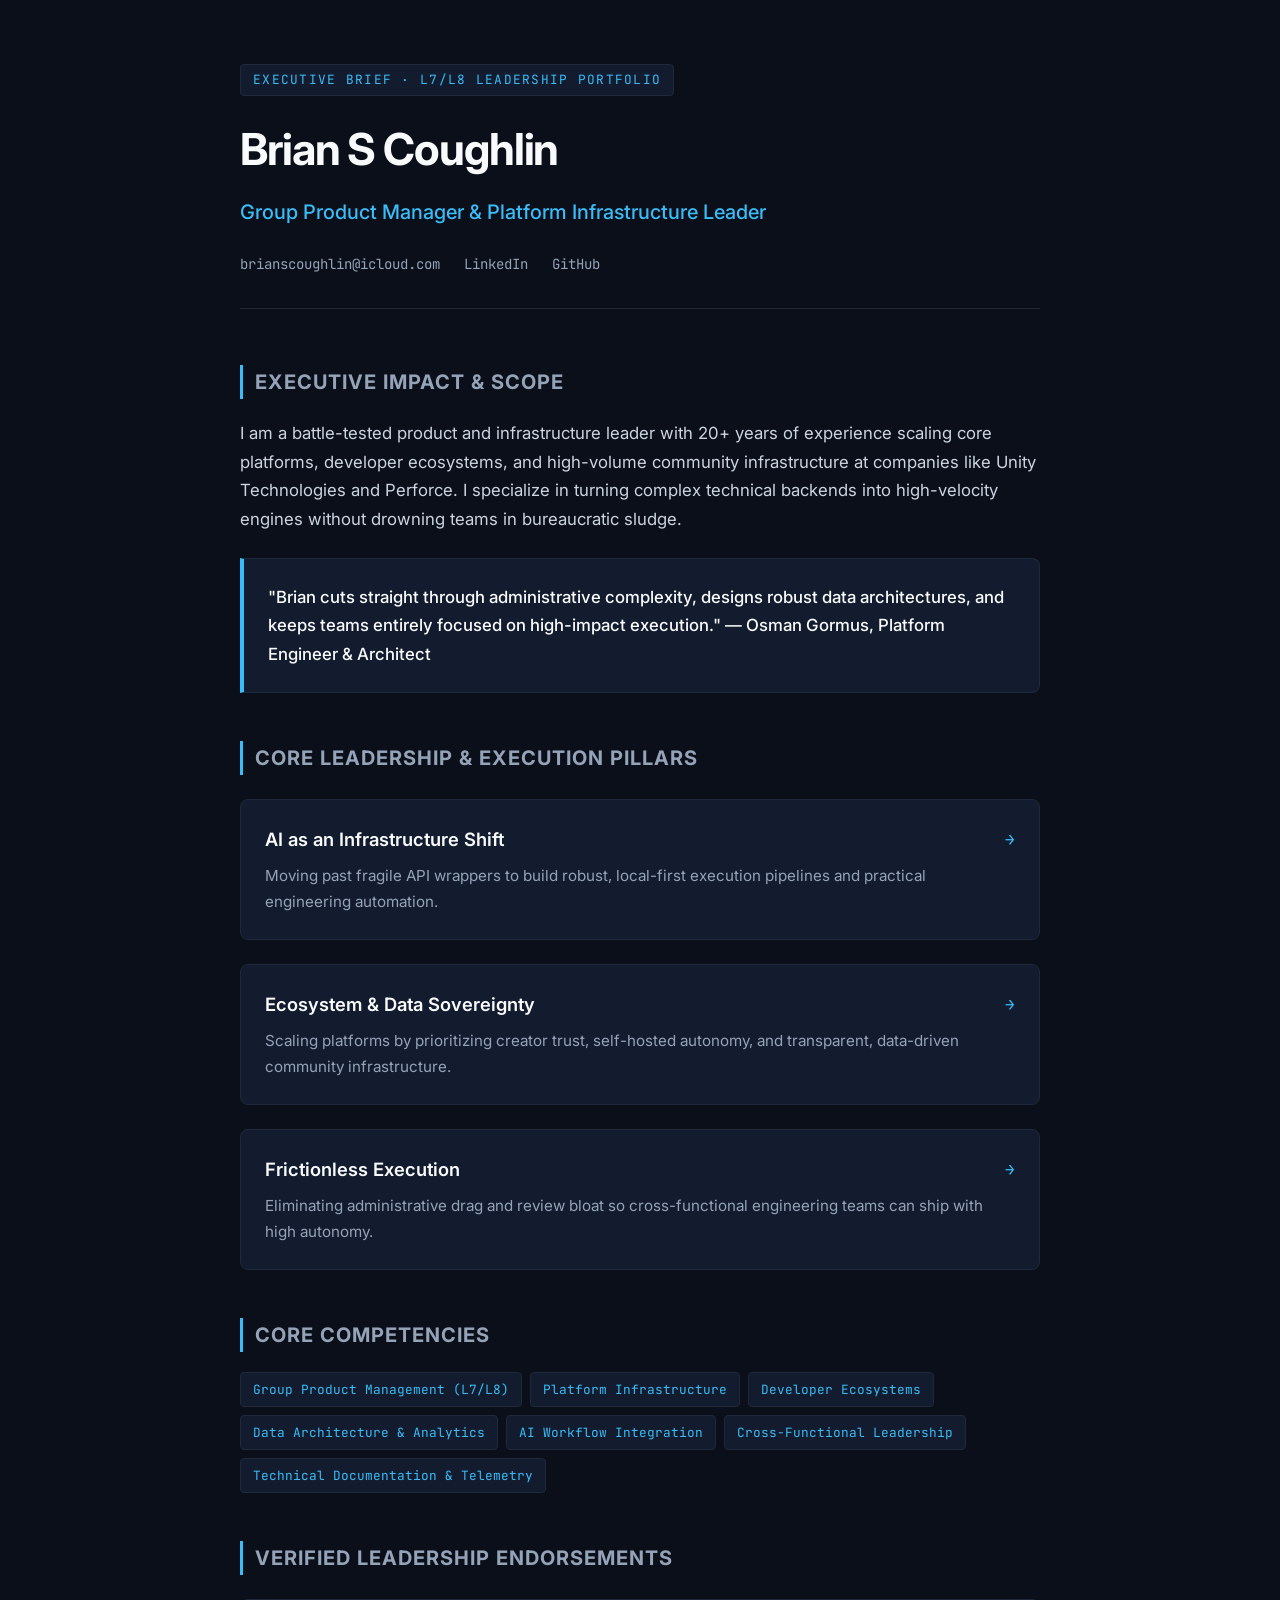
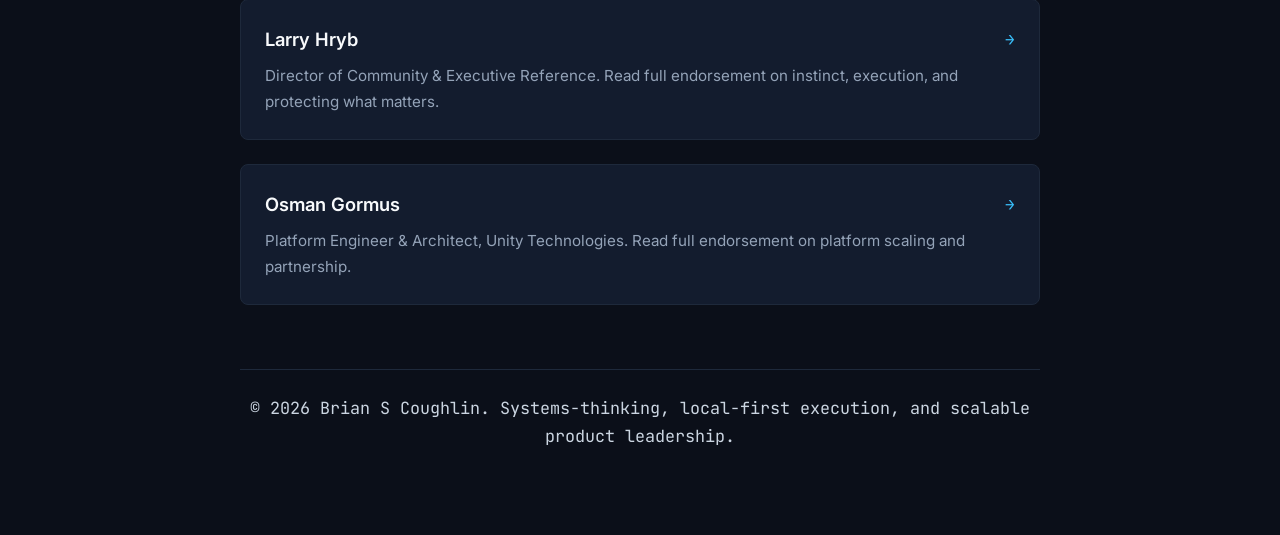
==== index.html @ 152003c0 "Initial commit: Executive portfolio and infrastructure brief" ====
<!DOCTYPE html>
<html lang="en">
<head>
    <meta charset="UTF-8">
    <meta name="viewport" content="width=device-width, initial-scale=1.0">
    <title>Brian S Coughlin | Executive Product & Infrastructure Leadership</title>
    <meta name="description" content="Group Product Manager & Principal Product Leader specializing in core platform infrastructure, developer ecosystems, and high-scale community systems.">
    <link rel="preconnect" href="https://fonts.googleapis.com">
    <link rel="preconnect" href="https://fonts.gstatic.com" crossorigin>
    <link href="https://fonts.googleapis.com/css2?family=Inter:wght@300;400;500;600;700&family=JetBrains+Mono:wght@400;500&display=swap" rel="stylesheet">
    <link rel="stylesheet" href="assets/css/main.css">
</head>
<body>

    <div class="container">
        <header>
            <div class="audience-tag">Executive Brief &middot; L7/L8 Leadership Portfolio</div>
            <h1>Brian S Coughlin</h1>
            <div class="tagline">Group Product Manager & Platform Infrastructure Leader</div>
            <div class="contact-links">
                <a href="mailto:brianscoughlin@icloud.com">brianscoughlin@icloud.com</a>
                <a href="https://www.linkedin.com/in/brianscoughlin/" target="_blank">LinkedIn</a>
                <a href="https://github.com/Briancoughlin" target="_blank">GitHub</a>
            </div>
        </header>

        <section>
            <h2>Executive Impact & Scope</h2>
            <p>I am a battle-tested product and infrastructure leader with 20+ years of experience scaling core platforms, developer ecosystems, and high-volume community infrastructure at companies like Unity Technologies and Perforce. I specialize in turning complex technical backends into high-velocity engines without drowning teams in bureaucratic sludge.</p>
            
            <div class="highlight-box">
                <p>"Brian cuts straight through administrative complexity, designs robust data architectures, and keeps teams entirely focused on high-impact execution." — Osman Gormus, Platform Engineer & Architect</p>
            </div>
        </section>

        <section>
            <h2>Core Leadership & Execution Pillars</h2>
            <div class="thesis-grid">
                <a href="artifacts/ai-infrastructure.html" class="card">
                    <h3>AI as an Infrastructure Shift <span class="arrow">&rarr;</span></h3>
                    <p>Moving past fragile API wrappers to build robust, local-first execution pipelines and practical engineering automation.</p>
                </a>
                
                <a href="artifacts/data-sovereignty.html" class="card">
                    <h3>Ecosystem & Data Sovereignty <span class="arrow">&rarr;</span></h3>
                    <p>Scaling platforms by prioritizing creator trust, self-hosted autonomy, and transparent, data-driven community infrastructure.</p>
                </a>
                
                <a href="artifacts/change-management.html" class="card">
                    <h3>Frictionless Execution <span class="arrow">&rarr;</span></h3>
                    <p>Eliminating administrative drag and review bloat so cross-functional engineering teams can ship with high autonomy.</p>
                </a>
            </div>
        </section>

        <section>
            <h2>Core Competencies</h2>
            <div class="skills-list">
                <span class="skill-tag">Group Product Management (L7/L8)</span>
                <span class="skill-tag">Platform Infrastructure</span>
                <span class="skill-tag">Developer Ecosystems</span>
                <span class="skill-tag">Data Architecture & Analytics</span>
                <span class="skill-tag">AI Workflow Integration</span>
                <span class="skill-tag">Cross-Functional Leadership</span>
                <span class="skill-tag">Technical Documentation & Telemetry</span>
            </div>
        </section>

        <section>
            <h2>Verified Leadership Endorsements</h2>
            <div class="thesis-grid">
                <a href="endorsements/larry-hryb.html" class="card">
                    <h3>Larry Hryb <span class="arrow">&rarr;</span></h3>
                    <p>Director of Community & Executive Reference. Read full endorsement on instinct, execution, and protecting what matters.</p>
                </a>
                
                <a href="endorsements/osman.html" class="card">
                    <h3>Osman Gormus <span class="arrow">&rarr;</span></h3>
                    <p>Platform Engineer & Architect, Unity Technologies. Read full endorsement on platform scaling and partnership.</p>
                </a>
            </div>
        </section>

        <footer>
            <div id="site-footer"></div>
        </footer>
    </div>

    <script src="assets/js/include.js"></script>
</body>
</html>
---- assets/css/main.css ----
:root {
    --bg-color: #0b0f19;
    --card-bg: #131c2e;
    --text-primary: #f8fafc;
    --text-secondary: #94a3b8;
    --accent: #38bdf8;
    --border: #1e293b;
    --font-sans: 'Inter', -apple-system, BlinkMacSystemFont, sans-serif;
    --font-mono: 'JetBrains Mono', monospace;
}

* {
    box-sizing: border-box;
    margin: 0;
    padding: 0;
}

body {
    background-color: var(--bg-color);
    color: var(--text-primary);
    font-family: var(--font-sans);
    line-height: 1.7;
    padding: 2rem 1rem;
}

.container {
    max-width: 800px;
    margin: 0 auto;
    padding: 2rem 0;
}

header {
    margin-bottom: 3.5rem;
    border-bottom: 1px solid var(--border);
    padding-bottom: 2rem;
}

.audience-tag {
    font-family: var(--font-mono);
    font-size: 0.8rem;
    text-transform: uppercase;
    letter-spacing: 0.1em;
    color: var(--accent);
    margin-bottom: 1rem;
    background-color: var(--card-bg);
    border: 1px solid var(--border);
    display: inline-block;
    padding: 0.25rem 0.75rem;
    border-radius: 4px;
}

h1 {
    font-size: 2.75rem;
    font-weight: 700;
    letter-spacing: -0.025em;
    margin-bottom: 0.5rem;
}

.tagline {
    font-size: 1.25rem;
    color: var(--accent);
    font-weight: 500;
    margin-bottom: 1.5rem;
}

.contact-links {
    display: flex;
    gap: 1.5rem;
    font-family: var(--font-mono);
    font-size: 0.875rem;
}

.contact-links a {
    color: var(--text-secondary);
    text-decoration: none;
    transition: color 0.2s ease;
}

.contact-links a:hover {
    color: var(--accent);
}

section {
    margin-bottom: 3rem;
}

h2 {
    font-size: 1.25rem;
    text-transform: uppercase;
    letter-spacing: 0.05em;
    color: var(--text-secondary);
    margin-bottom: 1.25rem;
    border-left: 3px solid var(--accent);
    padding-left: 0.75rem;
}

p {
    color: #cbd5e1;
    margin-bottom: 1.25rem;
    font-size: 1.05rem;
}

ul {
    margin: 1rem 0 1.5rem 1.5rem;
    color: #cbd5e1;
}

li {
    margin-bottom: 0.5rem;
}

.highlight-box {
    background-color: var(--card-bg);
    border: 1px solid var(--border);
    border-left: 4px solid var(--accent);
    border-radius: 0 8px 8px 0;
    padding: 1.5rem;
    margin: 1.5rem 0;
}

.highlight-box p {
    color: var(--text-primary);
    margin-bottom: 0;
    font-weight: 500;
}

.thesis-grid {
    display: grid;
    gap: 1.5rem;
    margin-top: 1.5rem;
}

.card {
    background-color: var(--card-bg);
    border: 1px solid var(--border);
    border-radius: 8px;
    padding: 1.5rem;
    transition: all 0.2s ease;
    text-decoration: none;
    display: block;
}

.card:hover {
    border-color: var(--accent);
    transform: translateY(-2px);
}

.card h3 {
    font-size: 1.15rem;
    font-weight: 600;
    margin-bottom: 0.5rem;
    color: var(--text-primary);
    display: flex;
    justify-content: space-between;
    align-items: center;
}

.card h3 span.arrow {
    color: var(--accent);
    font-family: var(--font-mono);
    font-size: 1rem;
}

.card p {
    font-size: 0.95rem;
    margin-bottom: 0;
    color: var(--text-secondary);
}

.skills-list {
    display: flex;
    flex-wrap: wrap;
    gap: 0.5rem;
    margin-top: 1.0rem;
}

.skill-tag {
    background-color: var(--card-bg);
    border: 1px solid var(--border);
    color: var(--accent);
    font-family: var(--font-mono);
    font-size: 0.8rem;
    padding: 0.35rem 0.75rem;
    border-radius: 4px;
}

.back-link {
    font-family: var(--font-mono);
    font-size: 0.875rem;
    color: var(--accent);
    text-decoration: none;
    display: inline-block;
    margin-bottom: 2rem;
}

.back-link:hover {
    text-decoration: underline;
}

.quote-box {
    background-color: var(--card-bg);
    border: 1px solid var(--border);
    border-left: 4px solid var(--accent);
    border-radius: 0 8px 8px 0;
    padding: 2rem;
    margin: 2rem 0;
}

.quote-box p {
    color: var(--text-primary);
    font-size: 1.05rem;
    margin-bottom: 1.25rem;
    line-height: 1.7;
}

.quote-box p:last-child {
    margin-bottom: 0;
}

.linkedin-link {
    display: inline-block;
    margin-top: 1.5rem;
    font-family: var(--font-mono);
    font-size: 0.875rem;
    color: var(--accent);
    text-decoration: none;
}

.linkedin-link:hover {
    text-decoration: underline;
}

footer {
    margin-top: 4rem;
    border-top: 1px solid var(--border);
    padding-top: 1.5rem;
    text-align: center;
    font-size: 0.875rem;
    color: var(--text-secondary);
    font-family: var(--font-mono);
}

@media (max-width: 640px) {
    h1 { font-size: 2.2rem; }
    .contact-links { flex-direction: column; gap: 0.5rem; }
}
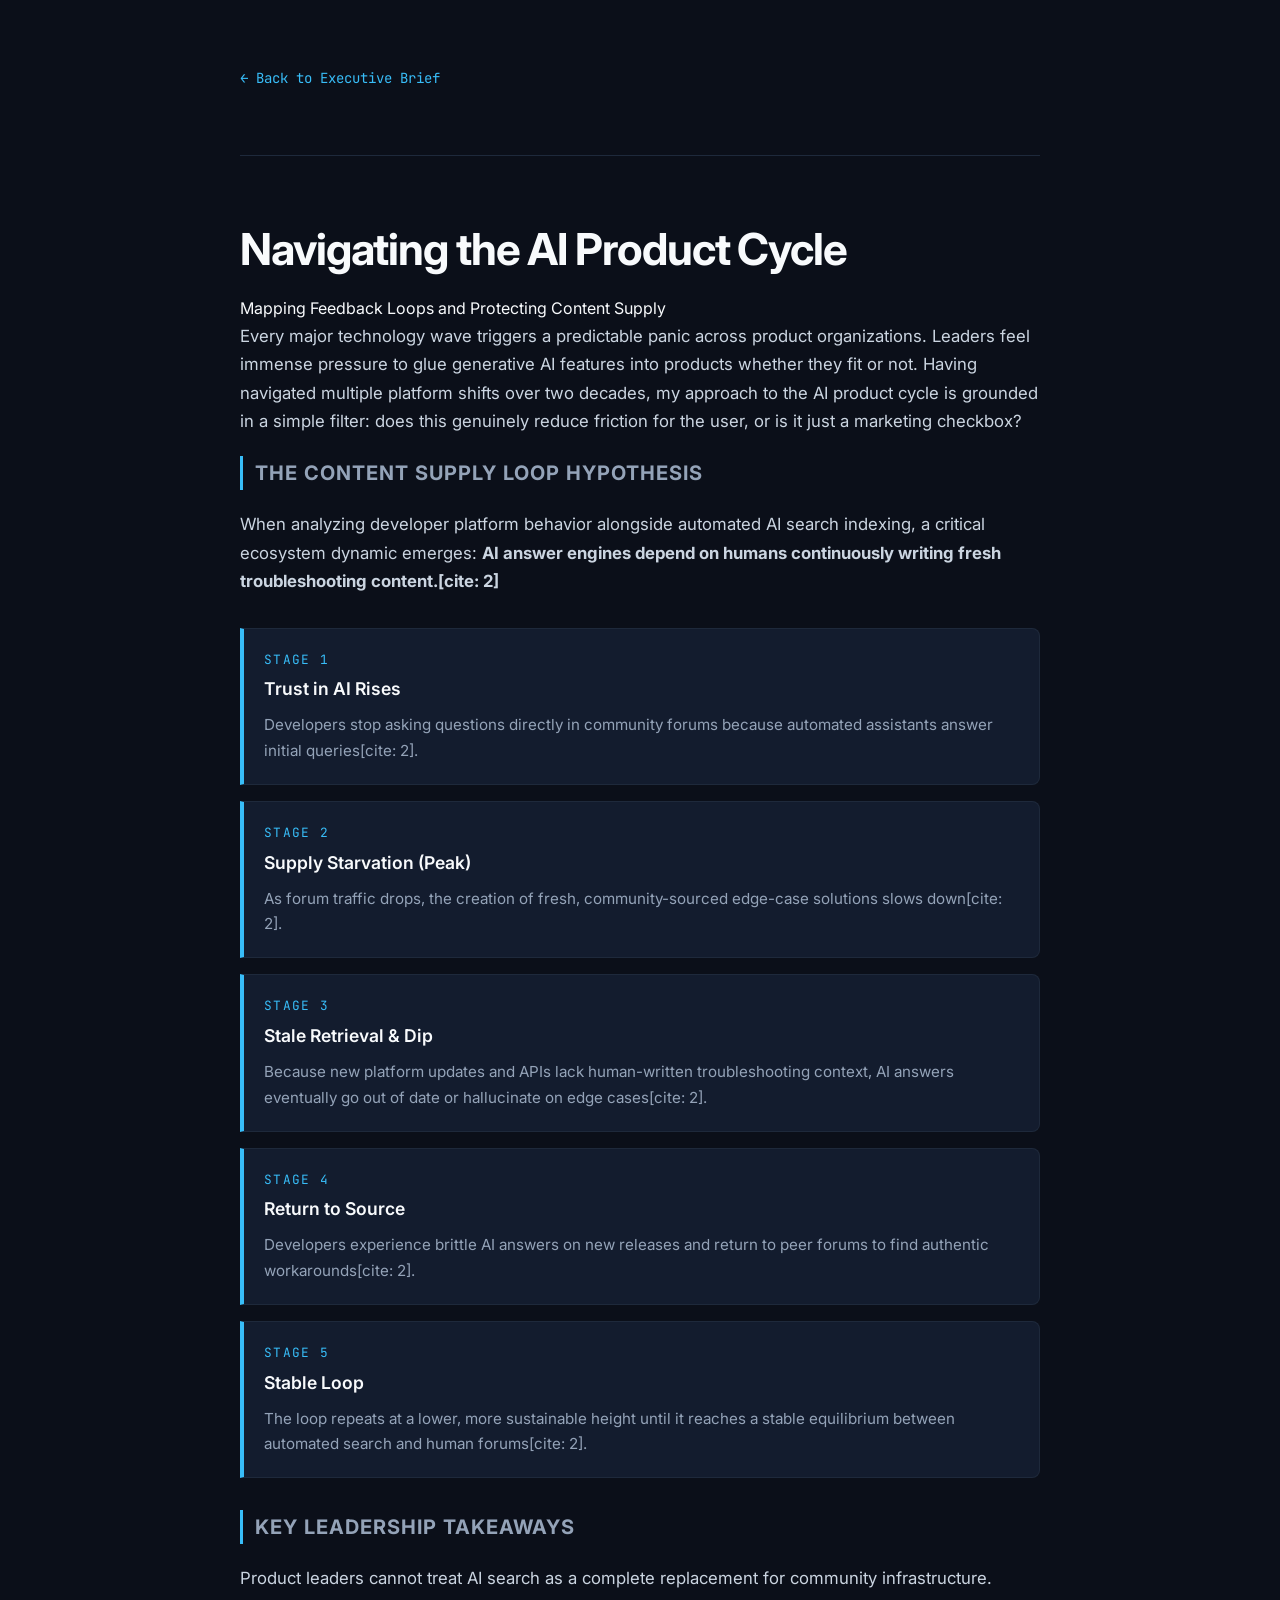
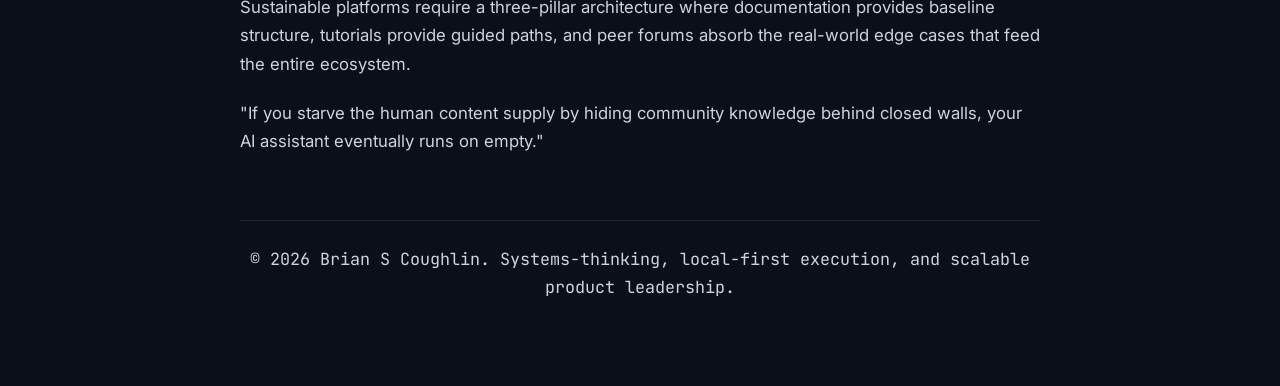
==== commit 64c35528: "Update portfolio with full executive artifacts, charts, and metrics frameworks" ====
--- a/index.html
+++ b/index.html
@@ -3,89 +3,97 @@
 <head>
     <meta charset="UTF-8">
     <meta name="viewport" content="width=device-width, initial-scale=1.0">
-    <title>Brian S Coughlin | Executive Product & Infrastructure Leadership</title>
-    <meta name="description" content="Group Product Manager & Principal Product Leader specializing in core platform infrastructure, developer ecosystems, and high-scale community systems.">
+    <title>Navigating the AI Product Cycle | Brian S Coughlin</title>
     <link rel="preconnect" href="https://fonts.googleapis.com">
     <link rel="preconnect" href="https://fonts.gstatic.com" crossorigin>
     <link href="https://fonts.googleapis.com/css2?family=Inter:wght@300;400;500;600;700&family=JetBrains+Mono:wght@400;500&display=swap" rel="stylesheet">
-    <link rel="stylesheet" href="assets/css/main.css">
+    <link rel="stylesheet" href="../assets/css/main.css">
+    <style>
+        .cycle-diagram {
+            display: grid;
+            gap: 1rem;
+            margin: 2rem 0;
+        }
+        .cycle-step {
+            background-color: var(--card-bg);
+            border: 1px solid var(--border);
+            border-left: 4px solid var(--accent);
+            border-radius: 0 8px 8px 0;
+            padding: 1.25rem;
+        }
+        .cycle-step-number {
+            font-family: var(--font-mono);
+            font-size: 0.8rem;
+            text-transform: uppercase;
+            letter-spacing: 0.1em;
+            color: var(--accent);
+            margin-bottom: 0.25rem;
+        }
+        .cycle-step h3 {
+            font-size: 1.1rem;
+            font-weight: 600;
+            color: var(--text-primary);
+            margin-bottom: 0.5rem;
+        }
+        .cycle-step p {
+            font-size: 0.95rem;
+            color: var(--text-secondary);
+            margin-bottom: 0;
+        }
+    </style>
 </head>
 <body>
-
     <div class="container">
         <header>
-            <div class="audience-tag">Executive Brief &middot; L7/L8 Leadership Portfolio</div>
-            <h1>Brian S Coughlin</h1>
-            <div class="tagline">Group Product Manager & Platform Infrastructure Leader</div>
-            <div class="contact-links">
-                <a href="mailto:brianscoughlin@icloud.com">brianscoughlin@icloud.com</a>
-                <a href="https://www.linkedin.com/in/brianscoughlin/" target="_blank">LinkedIn</a>
-                <a href="https://github.com/Briancoughlin" target="_blank">GitHub</a>
+            <a href="../index.html" class="back-link">&larr; Back to Executive Brief</a>
+        </header>
+        
+        <h1>Navigating the AI Product Cycle</h1>
+        <div class="subtitle">Mapping Feedback Loops and Protecting Content Supply</div>
+
+        <p>Every major technology wave triggers a predictable panic across product organizations. Leaders feel immense pressure to glue generative AI features into products whether they fit or not. Having navigated multiple platform shifts over two decades, my approach to the AI product cycle is grounded in a simple filter: does this genuinely reduce friction for the user, or is it just a marketing checkbox?</p>
+
+        <h2>The Content Supply Loop Hypothesis</h2>
+        <p>When analyzing developer platform behavior alongside automated AI search indexing, a critical ecosystem dynamic emerges: <strong>AI answer engines depend on humans continuously writing fresh troubleshooting content.[cite: 2]</strong></p>
+
+        <div class="cycle-diagram">
+            <div class="cycle-step">
+                <div class="cycle-step-number">Stage 1</div>
+                <h3>Trust in AI Rises</h3>
+                <p>Developers stop asking questions directly in community forums because automated assistants answer initial queries[cite: 2].</p>
             </div>
-        </header>
+            <div class="cycle-step">
+                <div class="cycle-step-number">Stage 2</div>
+                <h3>Supply Starvation (Peak)</h3>
+                <p>As forum traffic drops, the creation of fresh, community-sourced edge-case solutions slows down[cite: 2].</p>
+            </div>
+            <div class="cycle-step">
+                <div class="cycle-step-number">Stage 3</div>
+                <h3>Stale Retrieval & Dip</h3>
+                <p>Because new platform updates and APIs lack human-written troubleshooting context, AI answers eventually go out of date or hallucinate on edge cases[cite: 2].</p>
+            </div>
+            <div class="cycle-step">
+                <div class="cycle-step-number">Stage 4</div>
+                <h3>Return to Source</h3>
+                <p>Developers experience brittle AI answers on new releases and return to peer forums to find authentic workarounds[cite: 2].</p>
+            </div>
+            <div class="cycle-step">
+                <div class="cycle-step-number">Stage 5</div>
+                <h3>Stable Loop</h3>
+                <p>The loop repeats at a lower, more sustainable height until it reaches a stable equilibrium between automated search and human forums[cite: 2].</p>
+            </div>
+        </div>
 
-        <section>
-            <h2>Executive Impact & Scope</h2>
-            <p>I am a battle-tested product and infrastructure leader with 20+ years of experience scaling core platforms, developer ecosystems, and high-volume community infrastructure at companies like Unity Technologies and Perforce. I specialize in turning complex technical backends into high-velocity engines without drowning teams in bureaucratic sludge.</p>
-            
-            <div class="highlight-box">
-                <p>"Brian cuts straight through administrative complexity, designs robust data architectures, and keeps teams entirely focused on high-impact execution." — Osman Gormus, Platform Engineer & Architect</p>
-            </div>
-        </section>
+        <h2>Key Leadership Takeaways</h2>
+        <p>Product leaders cannot treat AI search as a complete replacement for community infrastructure. Sustainable platforms require a three-pillar architecture where documentation provides baseline structure, tutorials provide guided paths, and peer forums absorb the real-world edge cases that feed the entire ecosystem.</p>
 
-        <section>
-            <h2>Core Leadership & Execution Pillars</h2>
-            <div class="thesis-grid">
-                <a href="artifacts/ai-infrastructure.html" class="card">
-                    <h3>AI as an Infrastructure Shift <span class="arrow">&rarr;</span></h3>
-                    <p>Moving past fragile API wrappers to build robust, local-first execution pipelines and practical engineering automation.</p>
-                </a>
-                
-                <a href="artifacts/data-sovereignty.html" class="card">
-                    <h3>Ecosystem & Data Sovereignty <span class="arrow">&rarr;</span></h3>
-                    <p>Scaling platforms by prioritizing creator trust, self-hosted autonomy, and transparent, data-driven community infrastructure.</p>
-                </a>
-                
-                <a href="artifacts/change-management.html" class="card">
-                    <h3>Frictionless Execution <span class="arrow">&rarr;</span></h3>
-                    <p>Eliminating administrative drag and review bloat so cross-functional engineering teams can ship with high autonomy.</p>
-                </a>
-            </div>
-        </section>
-
-        <section>
-            <h2>Core Competencies</h2>
-            <div class="skills-list">
-                <span class="skill-tag">Group Product Management (L7/L8)</span>
-                <span class="skill-tag">Platform Infrastructure</span>
-                <span class="skill-tag">Developer Ecosystems</span>
-                <span class="skill-tag">Data Architecture & Analytics</span>
-                <span class="skill-tag">AI Workflow Integration</span>
-                <span class="skill-tag">Cross-Functional Leadership</span>
-                <span class="skill-tag">Technical Documentation & Telemetry</span>
-            </div>
-        </section>
-
-        <section>
-            <h2>Verified Leadership Endorsements</h2>
-            <div class="thesis-grid">
-                <a href="endorsements/larry-hryb.html" class="card">
-                    <h3>Larry Hryb <span class="arrow">&rarr;</span></h3>
-                    <p>Director of Community & Executive Reference. Read full endorsement on instinct, execution, and protecting what matters.</p>
-                </a>
-                
-                <a href="endorsements/osman.html" class="card">
-                    <h3>Osman Gormus <span class="arrow">&rarr;</span></h3>
-                    <p>Platform Engineer & Architect, Unity Technologies. Read full endorsement on platform scaling and partnership.</p>
-                </a>
-            </div>
-        </section>
+        <div class="callout">
+            <p>"If you starve the human content supply by hiding community knowledge behind closed walls, your AI assistant eventually runs on empty."</p>
+        </div>
 
         <footer>
-            <div id="site-footer"></div>
+            <p>&copy; 2026 Brian S Coughlin. Systems-thinking, local-first execution, and scalable product leadership.</p>
         </footer>
     </div>
-
-    <script src="assets/js/include.js"></script>
 </body>
 </html>
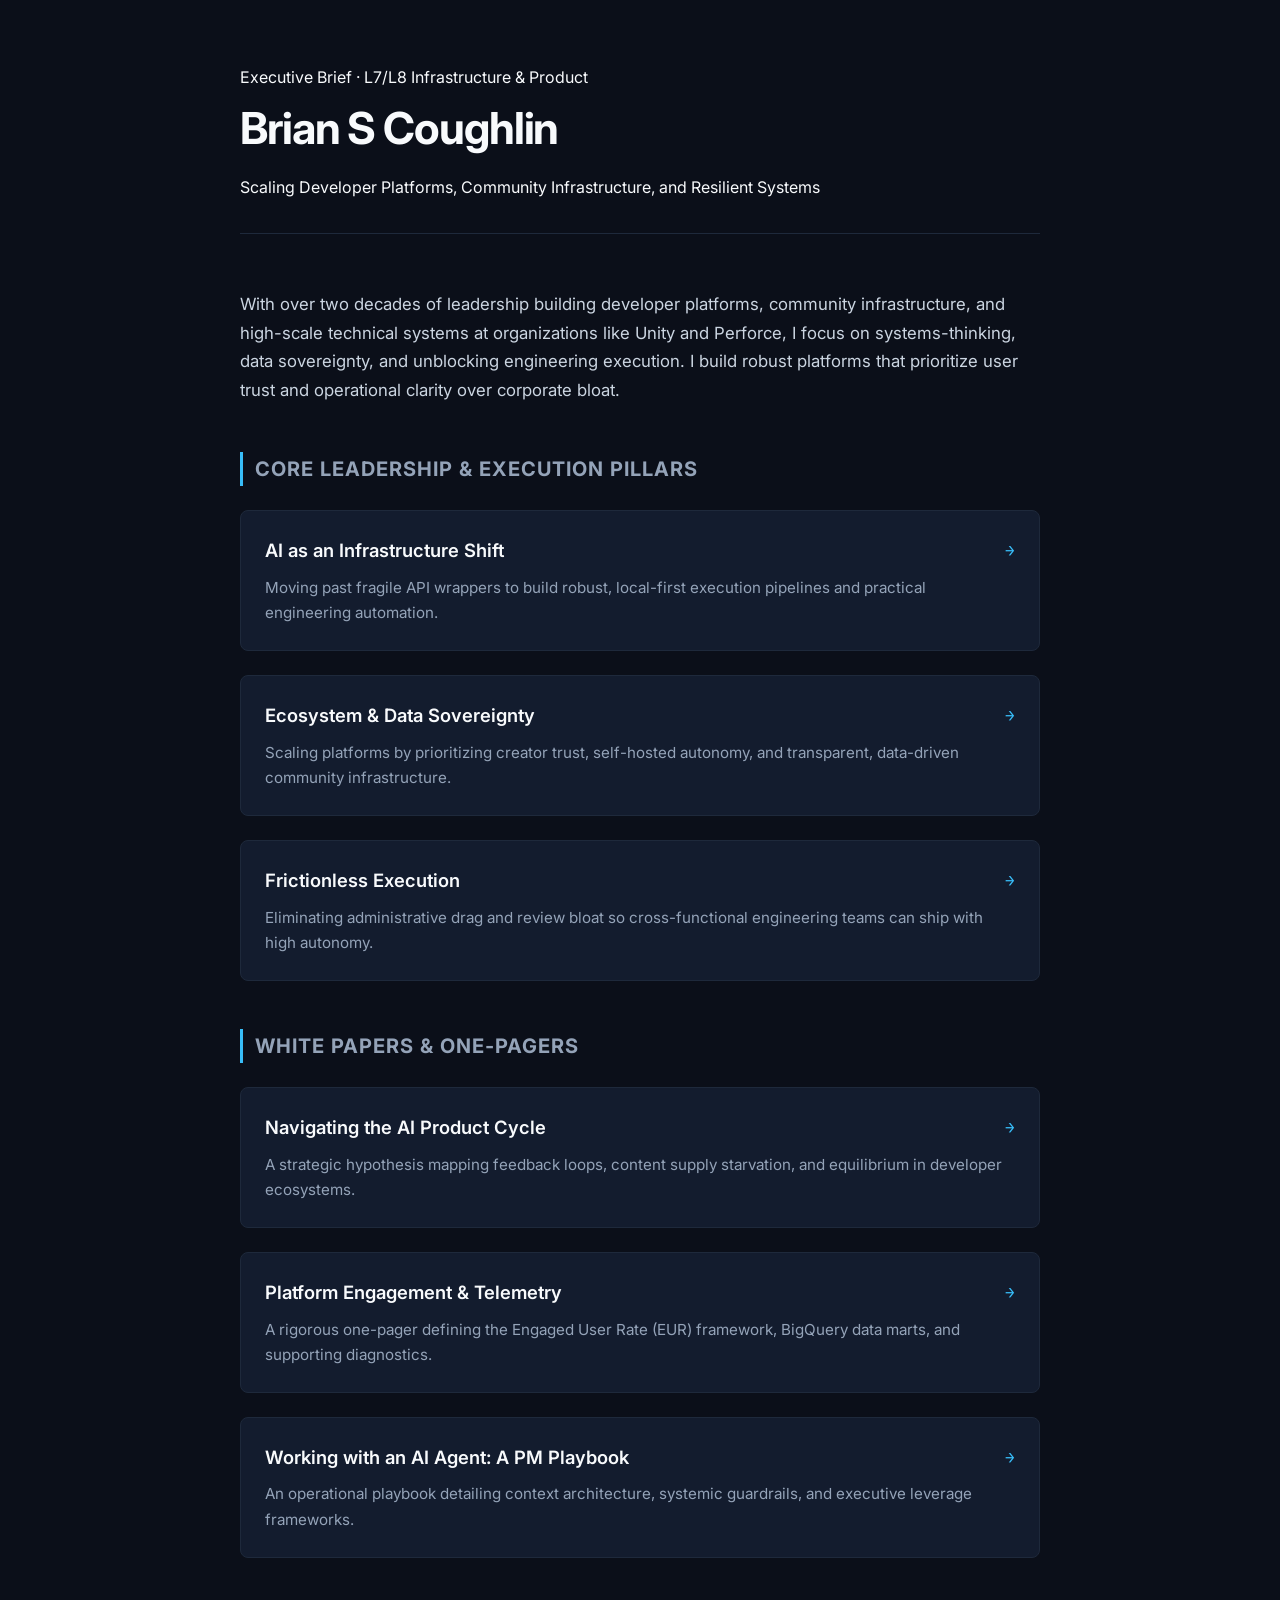
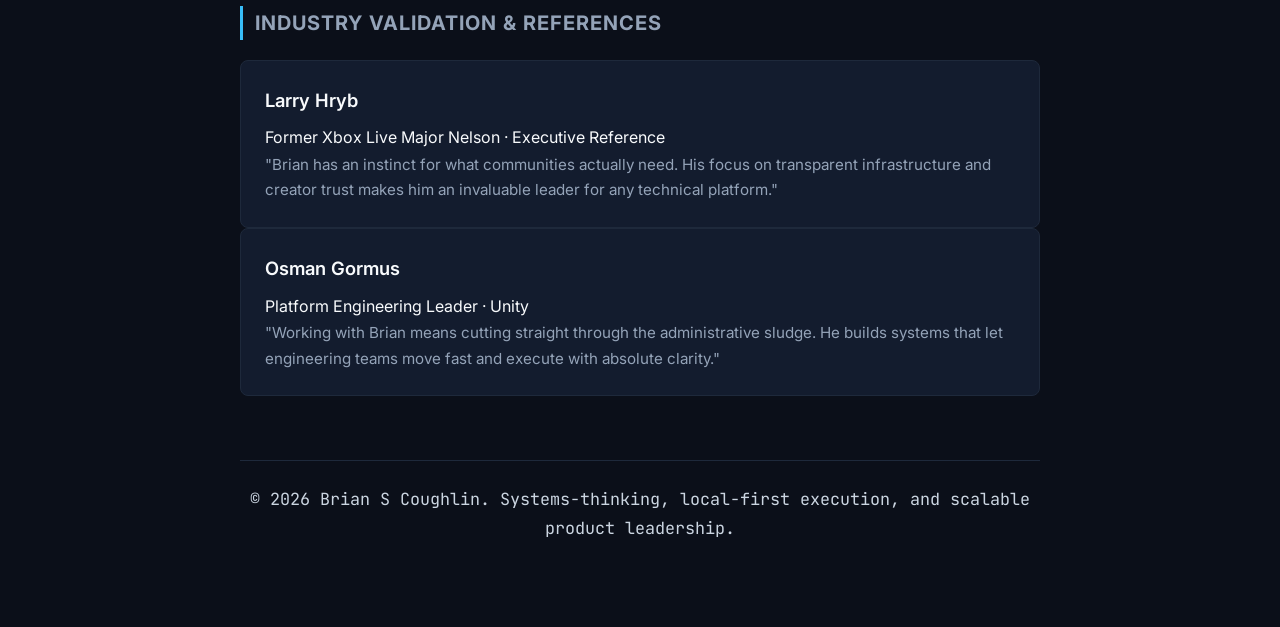
==== commit 108dfe48: "Organize index into Core Pillars and White Papers sections" ====
--- a/index.html
+++ b/index.html
@@ -3,93 +3,80 @@
 <head>
     <meta charset="UTF-8">
     <meta name="viewport" content="width=device-width, initial-scale=1.0">
-    <title>Navigating the AI Product Cycle | Brian S Coughlin</title>
+    <title>Brian S Coughlin | Executive Brief & Portfolio</title>
     <link rel="preconnect" href="https://fonts.googleapis.com">
     <link rel="preconnect" href="https://fonts.gstatic.com" crossorigin>
     <link href="https://fonts.googleapis.com/css2?family=Inter:wght@300;400;500;600;700&family=JetBrains+Mono:wght@400;500&display=swap" rel="stylesheet">
-    <link rel="stylesheet" href="../assets/css/main.css">
-    <style>
-        .cycle-diagram {
-            display: grid;
-            gap: 1rem;
-            margin: 2rem 0;
-        }
-        .cycle-step {
-            background-color: var(--card-bg);
-            border: 1px solid var(--border);
-            border-left: 4px solid var(--accent);
-            border-radius: 0 8px 8px 0;
-            padding: 1.25rem;
-        }
-        .cycle-step-number {
-            font-family: var(--font-mono);
-            font-size: 0.8rem;
-            text-transform: uppercase;
-            letter-spacing: 0.1em;
-            color: var(--accent);
-            margin-bottom: 0.25rem;
-        }
-        .cycle-step h3 {
-            font-size: 1.1rem;
-            font-weight: 600;
-            color: var(--text-primary);
-            margin-bottom: 0.5rem;
-        }
-        .cycle-step p {
-            font-size: 0.95rem;
-            color: var(--text-secondary);
-            margin-bottom: 0;
-        }
-    </style>
+    <link rel="stylesheet" href="assets/css/main.css">
 </head>
 <body>
     <div class="container">
         <header>
-            <a href="../index.html" class="back-link">&larr; Back to Executive Brief</a>
+            <div class="header-tag">Executive Brief &middot; L7/L8 Infrastructure & Product</div>
+            <h1>Brian S Coughlin</h1>
+            <div class="subtitle">Scaling Developer Platforms, Community Infrastructure, and Resilient Systems</div>
         </header>
-        
-        <h1>Navigating the AI Product Cycle</h1>
-        <div class="subtitle">Mapping Feedback Loops and Protecting Content Supply</div>
 
-        <p>Every major technology wave triggers a predictable panic across product organizations. Leaders feel immense pressure to glue generative AI features into products whether they fit or not. Having navigated multiple platform shifts over two decades, my approach to the AI product cycle is grounded in a simple filter: does this genuinely reduce friction for the user, or is it just a marketing checkbox?</p>
+        <section class="bio">
+            <p>With over two decades of leadership building developer platforms, community infrastructure, and high-scale technical systems at organizations like Unity and Perforce, I focus on systems-thinking, data sovereignty, and unblocking engineering execution. I build robust platforms that prioritize user trust and operational clarity over corporate bloat.</p>
+        </section>
 
-        <h2>The Content Supply Loop Hypothesis</h2>
-        <p>When analyzing developer platform behavior alongside automated AI search indexing, a critical ecosystem dynamic emerges: <strong>AI answer engines depend on humans continuously writing fresh troubleshooting content.[cite: 2]</strong></p>
+        <section>
+            <h2>Core Leadership & Execution Pillars</h2>
+            <div class="thesis-grid">
+                <a href="artifacts/ai-infrastructure.html" class="card">
+                    <h3>AI as an Infrastructure Shift <span class="arrow">&rarr;</span></h3>
+                    <p>Moving past fragile API wrappers to build robust, local-first execution pipelines and practical engineering automation.</p>
+                </a>
 
-        <div class="cycle-diagram">
-            <div class="cycle-step">
-                <div class="cycle-step-number">Stage 1</div>
-                <h3>Trust in AI Rises</h3>
-                <p>Developers stop asking questions directly in community forums because automated assistants answer initial queries[cite: 2].</p>
+                <a href="artifacts/data-sovereignty.html" class="card">
+                    <h3>Ecosystem & Data Sovereignty <span class="arrow">&rarr;</span></h3>
+                    <p>Scaling platforms by prioritizing creator trust, self-hosted autonomy, and transparent, data-driven community infrastructure.</p>
+                </a>
+                
+                <a href="artifacts/change-management.html" class="card">
+                    <h3>Frictionless Execution <span class="arrow">&rarr;</span></h3>
+                    <p>Eliminating administrative drag and review bloat so cross-functional engineering teams can ship with high autonomy.</p>
+                </a>
             </div>
-            <div class="cycle-step">
-                <div class="cycle-step-number">Stage 2</div>
-                <h3>Supply Starvation (Peak)</h3>
-                <p>As forum traffic drops, the creation of fresh, community-sourced edge-case solutions slows down[cite: 2].</p>
+        </section>
+
+        <section>
+            <h2>White Papers & One-Pagers</h2>
+            <div class="thesis-grid">
+                <a href="artifacts/ai-product-cycle.html" class="card">
+                    <h3>Navigating the AI Product Cycle <span class="arrow">&rarr;</span></h3>
+                    <p>A strategic hypothesis mapping feedback loops, content supply starvation, and equilibrium in developer ecosystems.</p>
+                </a>
+
+                <a href="artifacts/engagement-metrics.html" class="card">
+                    <h3>Platform Engagement & Telemetry <span class="arrow">&rarr;</span></h3>
+                    <p>A rigorous one-pager defining the Engaged User Rate (EUR) framework, BigQuery data marts, and supporting diagnostics.</p>
+                </a>
+
+                <a href="artifacts/ai-pm-playbook.html" class="card">
+                    <h3>Working with an AI Agent: A PM Playbook <span class="arrow">&rarr;</span></h3>
+                    <p>An operational playbook detailing context architecture, systemic guardrails, and executive leverage frameworks.</p>
+                </a>
             </div>
-            <div class="cycle-step">
-                <div class="cycle-step-number">Stage 3</div>
-                <h3>Stale Retrieval & Dip</h3>
-                <p>Because new platform updates and APIs lack human-written troubleshooting context, AI answers eventually go out of date or hallucinate on edge cases[cite: 2].</p>
+        </section>
+
+        <section>
+            <h2>Industry Validation & References</h2>
+            <div class="endorsements-grid">
+                <div class="card endorsement-card">
+                    <h3>Larry Hryb</h3>
+                    <div class="endorsement-subtitle">Former Xbox Live Major Nelson &middot; Executive Reference</div>
+                    <p>"Brian has an instinct for what communities actually need. His focus on transparent infrastructure and creator trust makes him an invaluable leader for any technical platform."</p>
+                </div>
+
+                <div class="card endorsement-card">
+                    <h3>Osman Gormus</h3>
+                    <div class="endorsement-subtitle">Platform Engineering Leader &middot; Unity</div>
+                    <p>"Working with Brian means cutting straight through the administrative sludge. He builds systems that let engineering teams move fast and execute with absolute clarity."</p>
+                </div>
             </div>
-            <div class="cycle-step">
-                <div class="cycle-step-number">Stage 4</div>
-                <h3>Return to Source</h3>
-                <p>Developers experience brittle AI answers on new releases and return to peer forums to find authentic workarounds[cite: 2].</p>
-            </div>
-            <div class="cycle-step">
-                <div class="cycle-step-number">Stage 5</div>
-                <h3>Stable Loop</h3>
-                <p>The loop repeats at a lower, more sustainable height until it reaches a stable equilibrium between automated search and human forums[cite: 2].</p>
-            </div>
-        </div>
-
-        <h2>Key Leadership Takeaways</h2>
-        <p>Product leaders cannot treat AI search as a complete replacement for community infrastructure. Sustainable platforms require a three-pillar architecture where documentation provides baseline structure, tutorials provide guided paths, and peer forums absorb the real-world edge cases that feed the entire ecosystem.</p>
-
-        <div class="callout">
-            <p>"If you starve the human content supply by hiding community knowledge behind closed walls, your AI assistant eventually runs on empty."</p>
-        </div>
+        </section>
 
         <footer>
             <p>&copy; 2026 Brian S Coughlin. Systems-thinking, local-first execution, and scalable product leadership.</p>
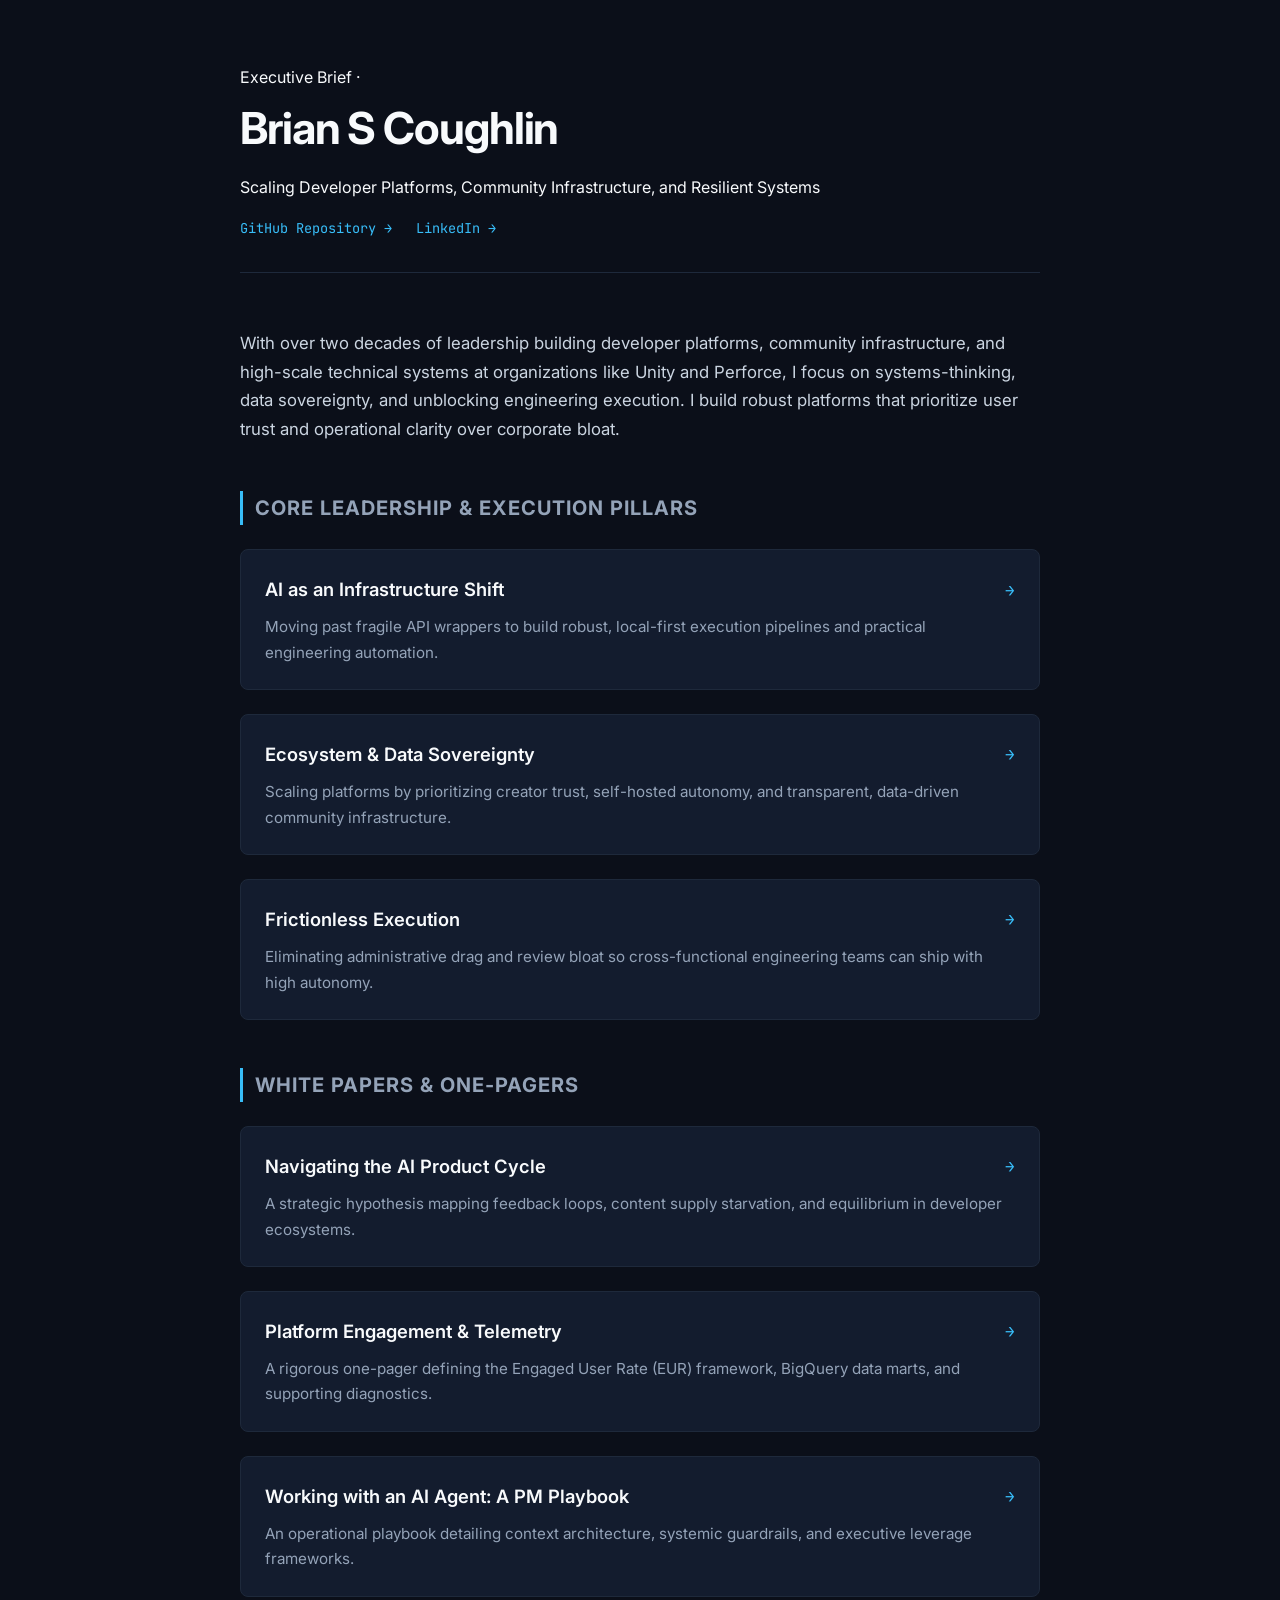
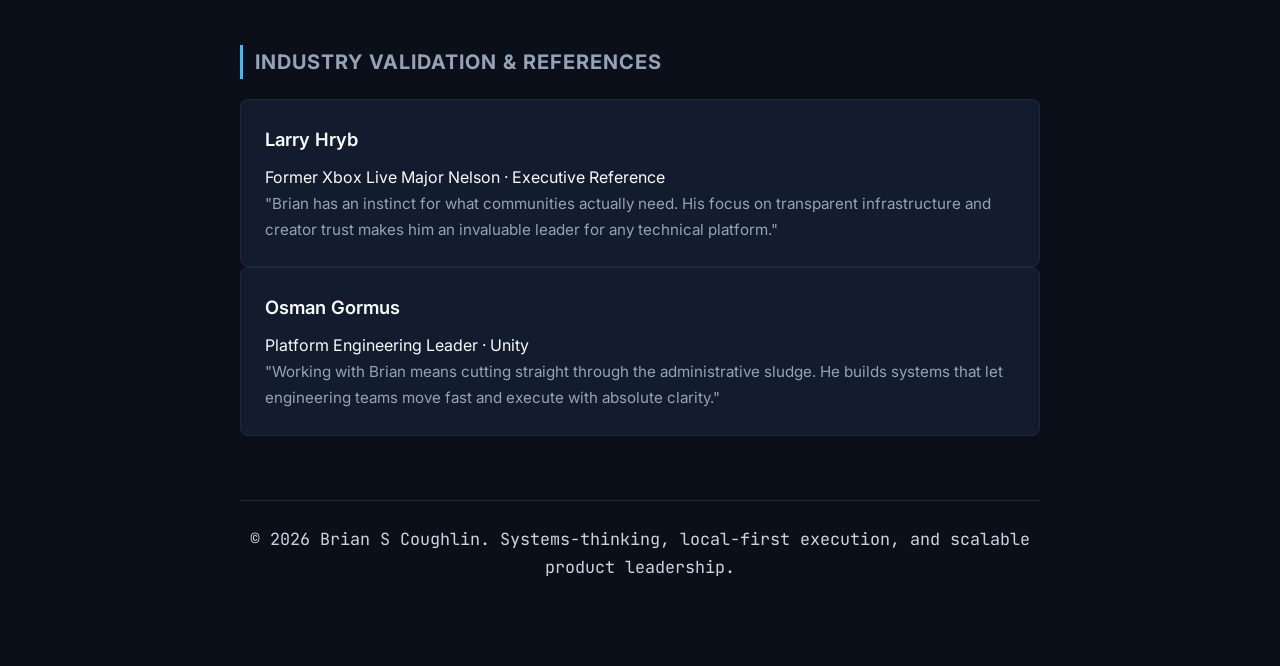
==== commit 0e4f87fc: "Add GitHub and LinkedIn profile links to portfolio header" ====
--- a/index.html
+++ b/index.html
@@ -8,13 +8,28 @@
     <link rel="preconnect" href="https://fonts.gstatic.com" crossorigin>
     <link href="https://fonts.googleapis.com/css2?family=Inter:wght@300;400;500;600;700&family=JetBrains+Mono:wght@400;500&display=swap" rel="stylesheet">
     <link rel="stylesheet" href="assets/css/main.css">
+    <!-- Google Analytics -->
+    <script async src="https://www.googletagmanager.com/gtag/js?id=G-MHNN1TP5FT"></script>
+    <script>
+      window.dataLayer = window.dataLayer || [];
+      function gtag(){dataLayer.push(arguments);}
+      gtag('js', new Date());
+
+      gtag('config', 'G-MHNN1TP5FT');
+    </script>
 </head>
 <body>
     <div class="container">
         <header>
-            <div class="header-tag">Executive Brief &middot; L7/L8 Infrastructure & Product</div>
+            <div class="header-tag">Executive Brief &middot;</div>
             <h1>Brian S Coughlin</h1>
             <div class="subtitle">Scaling Developer Platforms, Community Infrastructure, and Resilient Systems</div>
+            
+            <!-- Header Profile & Jump Links -->
+            <div style="margin-top: 1rem; display: flex; gap: 1.5rem; font-family: var(--font-mono); font-size: 0.85rem;">
+                <a href="https://github.com/briancoughlin/portfolio" target="_blank" style="color: var(--accent); text-decoration: none;">GitHub Repository &rarr;</a>
+                <a href="https://www.linkedin.com/in/briancoughlin/" target="_blank" style="color: var(--accent); text-decoration: none;">LinkedIn &rarr;</a>
+            </div>
         </header>
 
         <section class="bio">
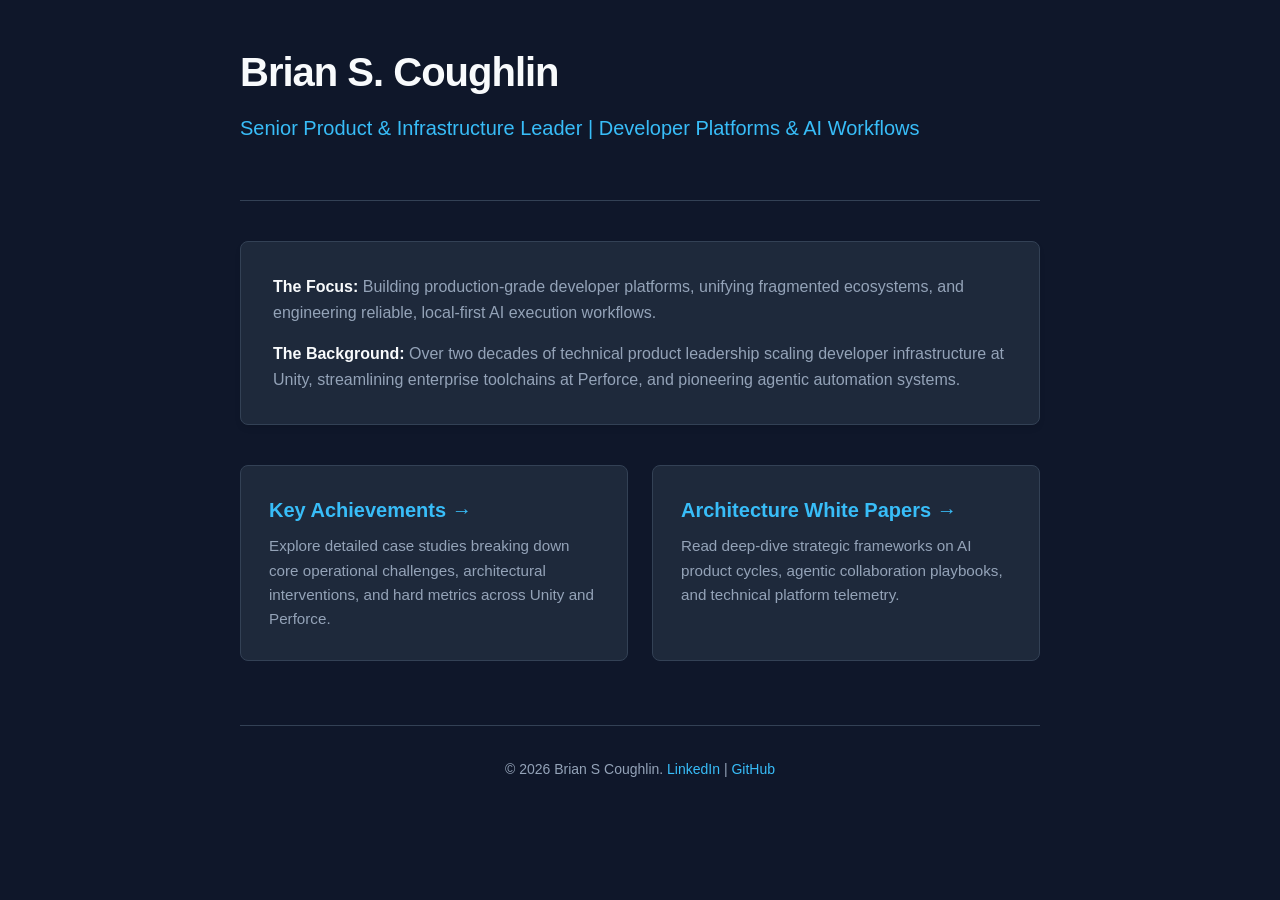
==== commit 4ec71d33: "Add Google Analytics tracking across all hub and artifact pages" ====
--- a/index.html
+++ b/index.html
@@ -3,11 +3,77 @@
 <head>
     <meta charset="UTF-8">
     <meta name="viewport" content="width=device-width, initial-scale=1.0">
-    <title>Brian S Coughlin | Executive Brief & Portfolio</title>
-    <link rel="preconnect" href="https://fonts.googleapis.com">
-    <link rel="preconnect" href="https://fonts.gstatic.com" crossorigin>
-    <link href="https://fonts.googleapis.com/css2?family=Inter:wght@300;400;500;600;700&family=JetBrains+Mono:wght@400;500&display=swap" rel="stylesheet">
-    <link rel="stylesheet" href="assets/css/main.css">
+    <title>Brian S. Coughlin — Senior Product & Infrastructure Leader</title>
+    <style>
+        :root {
+            --bg-color: #0f172a;
+            --card-bg: #1e293b;
+            --text-primary: #f8fafc;
+            --text-secondary: #94a3b8;
+            --accent: #38bdf8;
+            --border: #334155;
+        }
+        * { box-sizing: border-box; margin: 0; padding: 0; }
+        body {
+            font-family: -apple-system, BlinkMacSystemFont, "Segoe UI", Roboto, sans-serif;
+            background-color: var(--bg-color);
+            color: var(--text-primary);
+            line-height: 1.6;
+            padding: 2.5rem 1rem;
+        }
+        .container { max-width: 800px; margin: 0 auto; }
+        header { margin-bottom: 2.5rem; border-bottom: 1px solid var(--border); padding-bottom: 2rem; }
+        h1 { font-size: 2.5rem; color: var(--text-primary); margin-bottom: 0.5rem; letter-spacing: -0.025em; }
+        h2 { font-size: 1.25rem; color: var(--accent); font-weight: 500; margin-bottom: 1.5rem; }
+        
+        .hero-narrative {
+            background: var(--card-bg);
+            border: 1px solid var(--border);
+            border-radius: 8px;
+            padding: 2rem;
+            margin-bottom: 2.5rem;
+            box-shadow: 0 4px 6px -1px rgba(0, 0, 0, 0.1);
+        }
+        .hero-narrative p { margin-bottom: 1rem; color: var(--text-secondary); }
+        .hero-narrative p:last-child { margin-bottom: 0; }
+        .hero-narrative strong { color: var(--text-primary); }
+
+        .nav-grid {
+            display: grid;
+            grid-template-columns: 1fr 1fr;
+            gap: 1.5rem;
+            margin-bottom: 3rem;
+        }
+        @media (max-width: 640px) {
+            .nav-grid { grid-template-columns: 1fr; }
+        }
+        .nav-card {
+            background: var(--card-bg);
+            border: 1px solid var(--border);
+            border-radius: 8px;
+            padding: 1.75rem;
+            text-decoration: none;
+            transition: transform 0.2s ease, border-color 0.2s ease, box-shadow 0.2s ease;
+        }
+        .nav-card:hover {
+            border-color: var(--accent);
+            transform: translateY(-2px);
+            box-shadow: 0 10px 15px -3px rgba(56, 189, 248, 0.1);
+        }
+        .nav-card h3 { color: var(--accent); font-size: 1.25rem; margin-bottom: 0.5rem; }
+        .nav-card p { color: var(--text-secondary); font-size: 0.95rem; }
+
+        footer {
+            text-align: center;
+            color: var(--text-secondary);
+            font-size: 0.875rem;
+            border-top: 1px solid var(--border);
+            padding-top: 2rem;
+            margin-top: 4rem;
+        }
+        a { color: var(--accent); text-decoration: none; }
+        a:hover { text-decoration: underline; }
+    </style>
     <!-- Google Analytics -->
     <script async src="https://www.googletagmanager.com/gtag/js?id=G-MHNN1TP5FT"></script>
     <script>
@@ -21,80 +87,30 @@
 <body>
     <div class="container">
         <header>
-            <div class="header-tag">Executive Brief &middot;</div>
-            <h1>Brian S Coughlin</h1>
-            <div class="subtitle">Scaling Developer Platforms, Community Infrastructure, and Resilient Systems</div>
-            
-            <!-- Header Profile & Jump Links -->
-            <div style="margin-top: 1rem; display: flex; gap: 1.5rem; font-family: var(--font-mono); font-size: 0.85rem;">
-                <a href="https://github.com/briancoughlin/portfolio" target="_blank" style="color: var(--accent); text-decoration: none;">GitHub Repository &rarr;</a>
-                <a href="https://www.linkedin.com/in/briancoughlin/" target="_blank" style="color: var(--accent); text-decoration: none;">LinkedIn &rarr;</a>
-            </div>
+            <h1>Brian S. Coughlin</h1>
+            <h2>Senior Product & Infrastructure Leader | Developer Platforms & AI Workflows</h2>
         </header>
 
-        <section class="bio">
-            <p>With over two decades of leadership building developer platforms, community infrastructure, and high-scale technical systems at organizations like Unity and Perforce, I focus on systems-thinking, data sovereignty, and unblocking engineering execution. I build robust platforms that prioritize user trust and operational clarity over corporate bloat.</p>
-        </section>
+        <!-- Executive Narrative Trailer -->
+        <div class="hero-narrative">
+            <p><strong>The Focus:</strong> Building production-grade developer platforms, unifying fragmented ecosystems, and engineering reliable, local-first AI execution workflows.</p>
+            <p><strong>The Background:</strong> Over two decades of technical product leadership scaling developer infrastructure at Unity, streamlining enterprise toolchains at Perforce, and pioneering agentic automation systems.</p>
+        </div>
 
-        <section>
-            <h2>Core Leadership & Execution Pillars</h2>
-            <div class="thesis-grid">
-                <a href="artifacts/ai-infrastructure.html" class="card">
-                    <h3>AI as an Infrastructure Shift <span class="arrow">&rarr;</span></h3>
-                    <p>Moving past fragile API wrappers to build robust, local-first execution pipelines and practical engineering automation.</p>
-                </a>
-
-                <a href="artifacts/data-sovereignty.html" class="card">
-                    <h3>Ecosystem & Data Sovereignty <span class="arrow">&rarr;</span></h3>
-                    <p>Scaling platforms by prioritizing creator trust, self-hosted autonomy, and transparent, data-driven community infrastructure.</p>
-                </a>
-                
-                <a href="artifacts/change-management.html" class="card">
-                    <h3>Frictionless Execution <span class="arrow">&rarr;</span></h3>
-                    <p>Eliminating administrative drag and review bloat so cross-functional engineering teams can ship with high autonomy.</p>
-                </a>
-            </div>
-        </section>
-
-        <section>
-            <h2>White Papers & One-Pagers</h2>
-            <div class="thesis-grid">
-                <a href="artifacts/ai-product-cycle.html" class="card">
-                    <h3>Navigating the AI Product Cycle <span class="arrow">&rarr;</span></h3>
-                    <p>A strategic hypothesis mapping feedback loops, content supply starvation, and equilibrium in developer ecosystems.</p>
-                </a>
-
-                <a href="artifacts/engagement-metrics.html" class="card">
-                    <h3>Platform Engagement & Telemetry <span class="arrow">&rarr;</span></h3>
-                    <p>A rigorous one-pager defining the Engaged User Rate (EUR) framework, BigQuery data marts, and supporting diagnostics.</p>
-                </a>
-
-                <a href="artifacts/ai-pm-playbook.html" class="card">
-                    <h3>Working with an AI Agent: A PM Playbook <span class="arrow">&rarr;</span></h3>
-                    <p>An operational playbook detailing context architecture, systemic guardrails, and executive leverage frameworks.</p>
-                </a>
-            </div>
-        </section>
-
-        <section>
-            <h2>Industry Validation & References</h2>
-            <div class="endorsements-grid">
-                <div class="card endorsement-card">
-                    <h3>Larry Hryb</h3>
-                    <div class="endorsement-subtitle">Former Xbox Live Major Nelson &middot; Executive Reference</div>
-                    <p>"Brian has an instinct for what communities actually need. His focus on transparent infrastructure and creator trust makes him an invaluable leader for any technical platform."</p>
-                </div>
-
-                <div class="card endorsement-card">
-                    <h3>Osman Gormus</h3>
-                    <div class="endorsement-subtitle">Platform Engineering Leader &middot; Unity</div>
-                    <p>"Working with Brian means cutting straight through the administrative sludge. He builds systems that let engineering teams move fast and execute with absolute clarity."</p>
-                </div>
-            </div>
-        </section>
+        <!-- Sub-section Navigation Hub -->
+        <div class="nav-grid">
+            <a href="achievements.html" class="nav-card">
+                <h3>Key Achievements &rarr;</h3>
+                <p>Explore detailed case studies breaking down core operational challenges, architectural interventions, and hard metrics across Unity and Perforce.</p>
+            </a>
+            <a href="artifacts/whitepapers.html" class="nav-card">
+                <h3>Architecture White Papers &rarr;</h3>
+                <p>Read deep-dive strategic frameworks on AI product cycles, agentic collaboration playbooks, and technical platform telemetry.</p>
+            </a>
+        </div>
 
         <footer>
-            <p>&copy; 2026 Brian S Coughlin. Systems-thinking, local-first execution, and scalable product leadership.</p>
+            <p>&copy; 2026 Brian S Coughlin. <a href="https://www.linkedin.com/in/brianscoughlin/" target="_blank">LinkedIn</a> | <a href="https://github.com/briancoughlin">GitHub</a></p>
         </footer>
     </div>
 </body>
